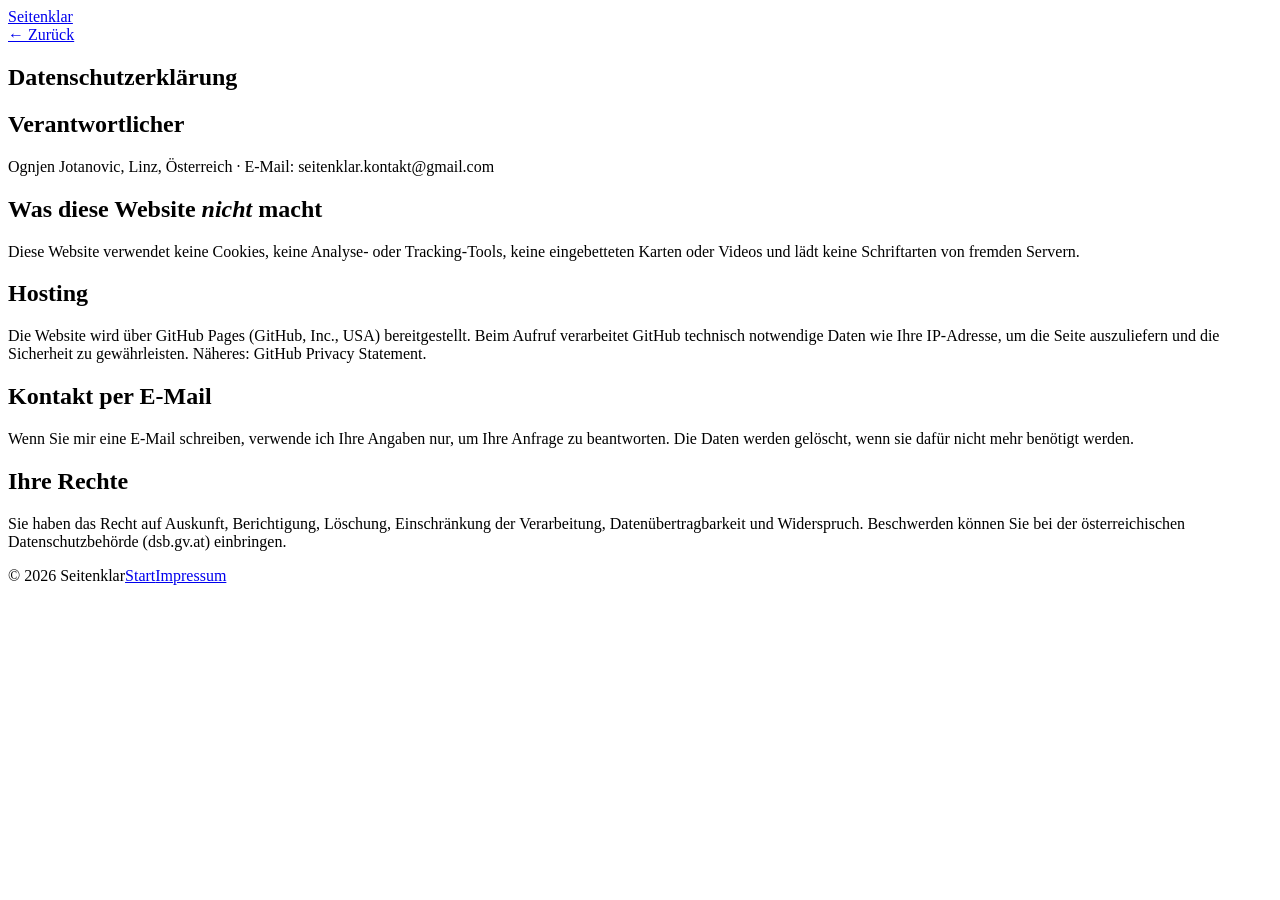
==== datenschutz.html @ ba614fca "Add datenschutz.html for privacy policy" ====
<!doctype html>
<html lang="de-AT">
<head>
  <meta charset="utf-8">
  <meta name="viewport" content="width=device-width, initial-scale=1">
  <title>Datenschutz – Seitenklar</title>
  <meta name="robots" content="noindex">
  <link rel="stylesheet" href="style.css">
</head>
<body>
<header class="nav"><div class="wrap"><a class="brand" href="index.html"><span class="dot"></span>Seitenklar</a><nav><a class="cta" href="index.html">← Zurück</a></nav></div></header>
<main>
  <section>
    <div class="wrap legal">
      <h1>Datenschutzerklärung</h1>

      <h2>Verantwortlicher</h2>
      <p>Ognjen Jotanovic, Linz, Österreich · E-Mail: seitenklar.kontakt@gmail.com</p>

      <h2>Was diese Website <i>nicht</i> macht</h2>
      <p>Diese Website verwendet keine Cookies, keine Analyse- oder Tracking-Tools, keine eingebetteten Karten oder Videos und lädt keine Schriftarten von fremden Servern.</p>

      <h2>Hosting</h2>
      <p>Die Website wird über GitHub Pages (GitHub, Inc., USA) bereitgestellt. Beim Aufruf verarbeitet GitHub technisch notwendige Daten wie Ihre IP-Adresse, um die Seite auszuliefern und die Sicherheit zu gewährleisten. Näheres: GitHub Privacy Statement.</p>

      <h2>Kontakt per E-Mail</h2>
      <p>Wenn Sie mir eine E-Mail schreiben, verwende ich Ihre Angaben nur, um Ihre Anfrage zu beantworten. Die Daten werden gelöscht, wenn sie dafür nicht mehr benötigt werden.</p>

      <h2>Ihre Rechte</h2>
      <p>Sie haben das Recht auf Auskunft, Berichtigung, Löschung, Einschränkung der Verarbeitung, Datenübertragbarkeit und Widerspruch. Beschwerden können Sie bei der österreichischen Datenschutzbehörde (dsb.gv.at) einbringen.</p>
    </div>
  </section>
</main>
<footer><div class="wrap"><span>© 2026 Seitenklar</span><span><a href="index.html">Start</a><a href="impressum.html">Impressum</a></span></div></footer>
</body>
</html>
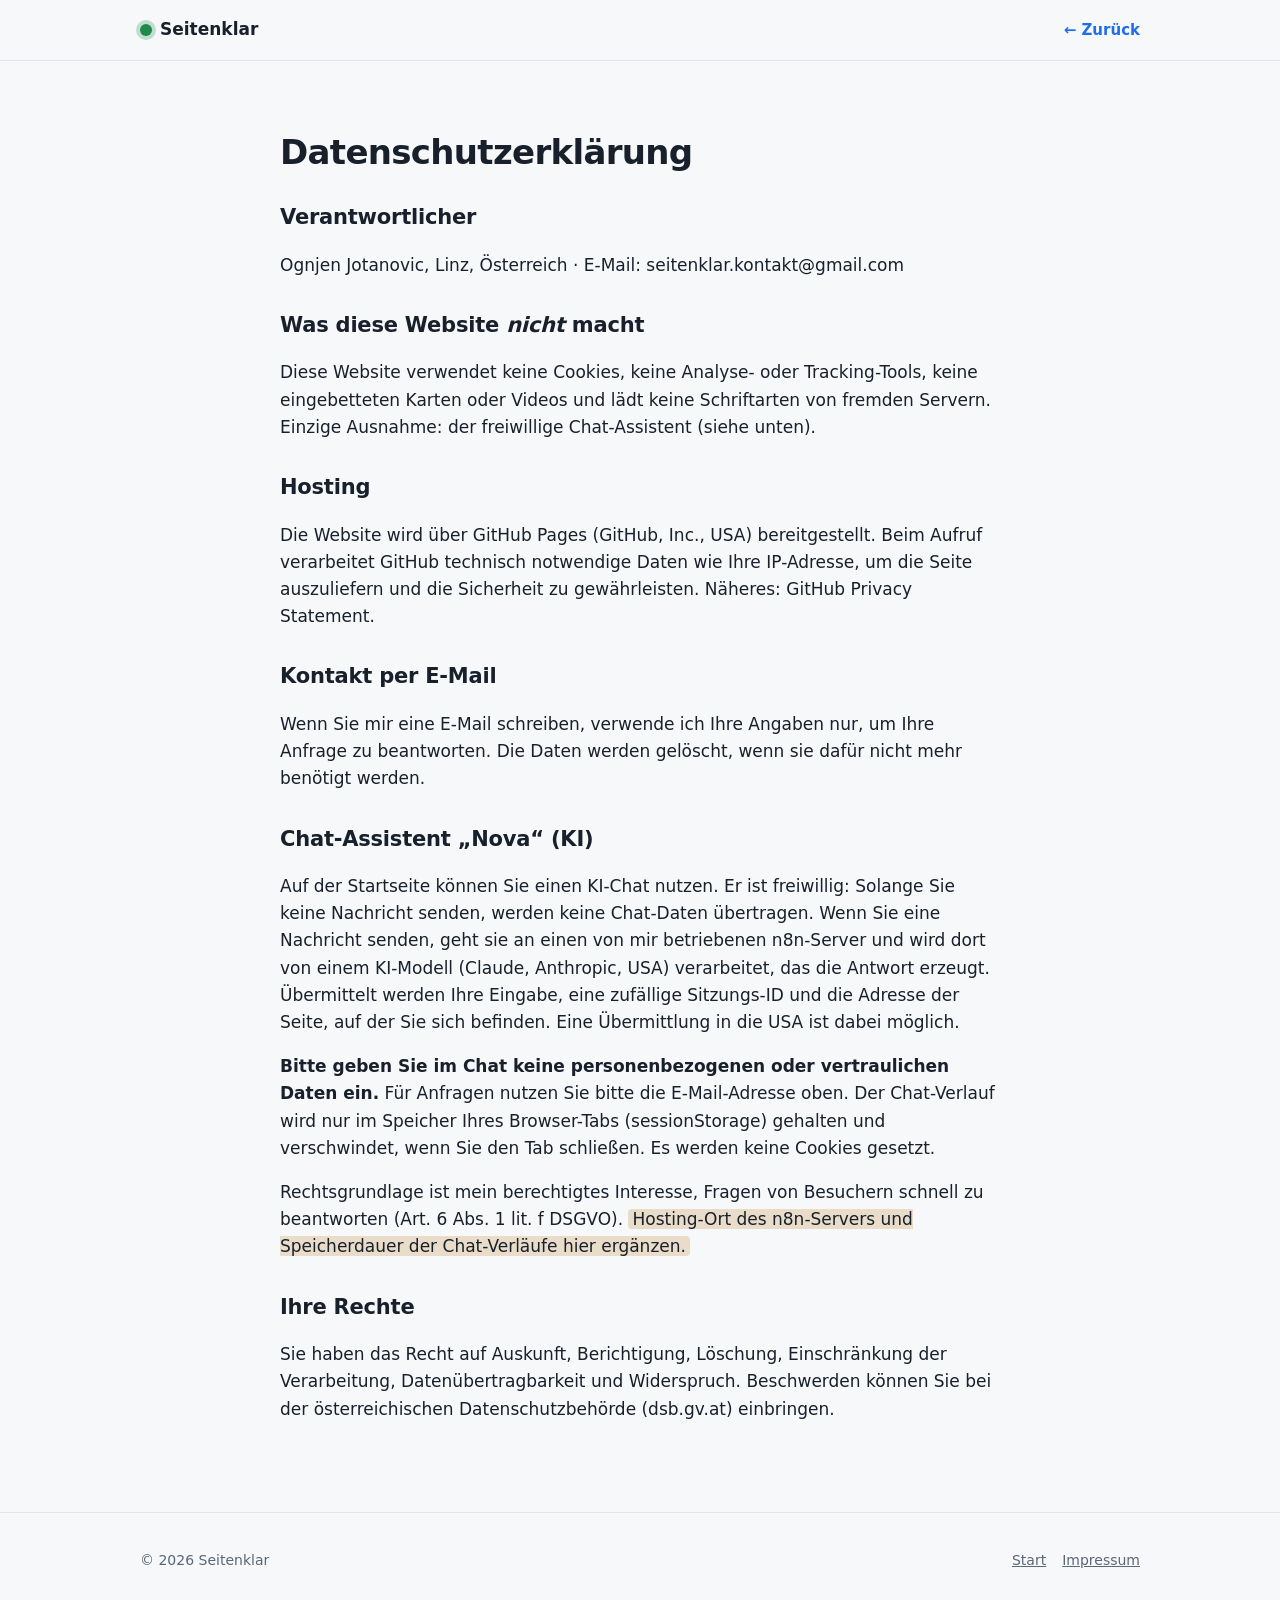
==== commit d5b868e2: "Add Nova AI chat widget (disabled until webhook is set) - nova/chat-widget.js: widget with German UI" ====
--- a/datenschutz.html
+++ b/datenschutz.html
@@ -18,13 +18,18 @@
       <p>Ognjen Jotanovic, Linz, Österreich · E-Mail: seitenklar.kontakt@gmail.com</p>
 
       <h2>Was diese Website <i>nicht</i> macht</h2>
-      <p>Diese Website verwendet keine Cookies, keine Analyse- oder Tracking-Tools, keine eingebetteten Karten oder Videos und lädt keine Schriftarten von fremden Servern.</p>
+      <p>Diese Website verwendet keine Cookies, keine Analyse- oder Tracking-Tools, keine eingebetteten Karten oder Videos und lädt keine Schriftarten von fremden Servern. Einzige Ausnahme: der freiwillige Chat-Assistent (siehe unten).</p>
 
       <h2>Hosting</h2>
       <p>Die Website wird über GitHub Pages (GitHub, Inc., USA) bereitgestellt. Beim Aufruf verarbeitet GitHub technisch notwendige Daten wie Ihre IP-Adresse, um die Seite auszuliefern und die Sicherheit zu gewährleisten. Näheres: GitHub Privacy Statement.</p>
 
       <h2>Kontakt per E-Mail</h2>
       <p>Wenn Sie mir eine E-Mail schreiben, verwende ich Ihre Angaben nur, um Ihre Anfrage zu beantworten. Die Daten werden gelöscht, wenn sie dafür nicht mehr benötigt werden.</p>
+
+      <h2>Chat-Assistent „Nova“ (KI)</h2>
+      <p>Auf der Startseite können Sie einen KI-Chat nutzen. Er ist freiwillig: Solange Sie keine Nachricht senden, werden keine Chat-Daten übertragen. Wenn Sie eine Nachricht senden, geht sie an einen von mir betriebenen n8n-Server und wird dort von einem KI-Modell (Claude, Anthropic, USA) verarbeitet, das die Antwort erzeugt. Übermittelt werden Ihre Eingabe, eine zufällige Sitzungs-ID und die Adresse der Seite, auf der Sie sich befinden. Eine Übermittlung in die USA ist dabei möglich.</p>
+      <p><b>Bitte geben Sie im Chat keine personenbezogenen oder vertraulichen Daten ein.</b> Für Anfragen nutzen Sie bitte die E-Mail-Adresse oben. Der Chat-Verlauf wird nur im Speicher Ihres Browser-Tabs (sessionStorage) gehalten und verschwindet, wenn Sie den Tab schließen. Es werden keine Cookies gesetzt.</p>
+      <p>Rechtsgrundlage ist mein berechtigtes Interesse, Fragen von Besuchern schnell zu beantworten (Art. 6 Abs. 1 lit. f DSGVO). <span class="fill">Hosting-Ort des n8n-Servers und Speicherdauer der Chat-Verläufe hier ergänzen.</span></p>
 
       <h2>Ihre Rechte</h2>
       <p>Sie haben das Recht auf Auskunft, Berichtigung, Löschung, Einschränkung der Verarbeitung, Datenübertragbarkeit und Widerspruch. Beschwerden können Sie bei der österreichischen Datenschutzbehörde (dsb.gv.at) einbringen.</p>
--- a/style.css
+++ b/style.css
@@ -0,0 +1,121 @@
+/* Seitenklar Portfolio – keine externen Schriften (DSGVO), kein Tracking */
+:root {
+  --bg: #f7f8fa; --card: #ffffff; --text: #18202c; --muted: #5b6676; --line: #e2e6ec;
+  --accent: #1f6feb; --accent-soft: #e8f0fd; --ok: #1f8a4c; --warn: #b7791f; --bad: #c53030;
+  --radius: 14px; --max: 1040px;
+}
+@media (prefers-color-scheme: dark) {
+  :root {
+    --bg: #0f141b; --card: #171e28; --text: #e6ebf1; --muted: #9aa6b6; --line: #273142;
+    --accent: #5b9dff; --accent-soft: #1a2940; --ok: #48bb78; --warn: #ecc94b; --bad: #fc8181;
+  }
+}
+* { box-sizing: border-box; }
+html { scroll-behavior: smooth; }
+body {
+  margin: 0; background: var(--bg); color: var(--text);
+  font: 17px/1.6 system-ui, -apple-system, "Segoe UI", Roboto, Ubuntu, sans-serif;
+}
+a { color: var(--accent); }
+.wrap { max-width: var(--max); margin: 0 auto; padding: 0 20px; }
+
+/* Navigation */
+header.nav { position: sticky; top: 0; z-index: 10; background: color-mix(in srgb, var(--bg) 88%, transparent);
+  backdrop-filter: blur(8px); border-bottom: 1px solid var(--line); }
+header.nav .wrap { display: flex; align-items: center; justify-content: space-between; height: 60px; gap: 16px; }
+.brand { font-weight: 700; text-decoration: none; color: var(--text); display: flex; align-items: center; gap: 8px; }
+.brand .dot { width: 12px; height: 12px; border-radius: 50%; background: var(--ok); box-shadow: 0 0 0 4px color-mix(in srgb, var(--ok) 25%, transparent); }
+nav a { color: var(--muted); text-decoration: none; margin-left: 18px; font-size: 15px; }
+nav a:hover { color: var(--text); }
+@media (max-width: 640px) { nav a:not(.cta) { display: none; } }
+
+/* Sections */
+section { padding: 72px 0; }
+section + section { border-top: 1px solid var(--line); }
+h1 { font-size: clamp(32px, 5vw, 50px); line-height: 1.12; margin: 0 0 18px; letter-spacing: -0.02em; }
+h2 { font-size: clamp(24px, 3.4vw, 32px); margin: 0 0 12px; letter-spacing: -0.01em; }
+h3 { font-size: 19px; margin: 0 0 6px; }
+.lead { font-size: 19px; color: var(--muted); max-width: 640px; }
+.kicker { color: var(--accent); font-weight: 600; font-size: 14px; text-transform: uppercase; letter-spacing: .08em; margin-bottom: 10px; }
+.muted { color: var(--muted); }
+
+.btn { display: inline-block; padding: 12px 20px; border-radius: 10px; font-weight: 600; text-decoration: none;
+  background: var(--accent); color: #fff; margin-right: 10px; margin-top: 10px; }
+.btn.ghost { background: transparent; color: var(--text); border: 1px solid var(--line); }
+nav a.cta { color: var(--accent); font-weight: 600; }
+
+/* Hero */
+.hero { display: grid; grid-template-columns: 1.2fr 1fr; gap: 48px; align-items: center; }
+@media (max-width: 860px) { .hero { grid-template-columns: 1fr; } }
+.badge { display: inline-block; font-size: 13px; padding: 4px 10px; border-radius: 99px; background: var(--accent-soft); color: var(--accent); font-weight: 600; margin-bottom: 16px; }
+
+/* Mini-Bericht */
+.report { background: var(--card); border: 1px solid var(--line); border-radius: var(--radius); padding: 22px; box-shadow: 0 10px 30px rgba(0,0,0,.06); }
+.report .score { font-size: 54px; font-weight: 800; line-height: 1; color: var(--warn); }
+.report .score small { font-size: 18px; color: var(--muted); font-weight: 500; }
+.row { display: flex; gap: 12px; align-items: flex-start; padding: 10px 0; border-top: 1px solid var(--line); font-size: 15px; }
+.row:first-of-type { border-top: 0; }
+.ic { flex: 0 0 24px; height: 24px; border-radius: 50%; display: grid; place-items: center; color: #fff; font-size: 13px; font-weight: 700; }
+.ic.ok { background: var(--ok); } .ic.warn { background: var(--warn); } .ic.bad { background: var(--bad); }
+
+/* Cards */
+.grid { display: grid; grid-template-columns: repeat(auto-fit, minmax(230px, 1fr)); gap: 18px; margin-top: 28px; }
+.card { background: var(--card); border: 1px solid var(--line); border-radius: var(--radius); padding: 22px; }
+.card .emoji { font-size: 26px; margin-bottom: 8px; }
+.card p { margin: 0; color: var(--muted); font-size: 15.5px; }
+.card.wide { grid-column: 1 / -1; border-color: color-mix(in srgb, var(--accent) 45%, var(--line)); }
+.card.wide p { max-width: 760px; }
+.pill { display: inline-block; font-size: 12px; font-weight: 600; padding: 2px 8px; border-radius: 99px; background: var(--accent-soft); color: var(--accent); margin-bottom: 10px; }
+
+/* Steps */
+.steps { counter-reset: s; display: grid; grid-template-columns: repeat(auto-fit, minmax(240px, 1fr)); gap: 18px; margin-top: 28px; }
+.step { position: relative; padding: 22px 22px 22px 70px; background: var(--card); border: 1px solid var(--line); border-radius: var(--radius); }
+.step::before { counter-increment: s; content: counter(s); position: absolute; left: 20px; top: 20px; width: 34px; height: 34px;
+  border-radius: 50%; background: var(--accent-soft); color: var(--accent); font-weight: 700; display: grid; place-items: center; }
+.step p { margin: 0; color: var(--muted); font-size: 15.5px; }
+
+/* Hinter den Kulissen: Workflow-Ablauf als Zeitleiste (Handy: gestapelt, Desktop: eine Zeile pro Schritt) */
+.flow { list-style: none; counter-reset: f; padding: 0; margin: 28px 0 0; display: grid; gap: 14px; }
+.flow li { counter-increment: f; position: relative; background: var(--card); border: 1px solid var(--line); border-radius: var(--radius); padding: 18px 18px 18px 64px; }
+.flow li::before { content: counter(f); position: absolute; left: 18px; top: 18px; width: 30px; height: 30px; border-radius: 50%;
+  background: var(--accent-soft); color: var(--accent); font-weight: 700; font-size: 15px; display: grid; place-items: center; }
+.flow li:not(:last-child)::after { content: ""; position: absolute; left: 32px; top: 52px; bottom: -15px; width: 2px; background: var(--line); }
+.flow h3 { font-size: 17px; margin: 4px 0 6px; }
+.flow .pill { margin-bottom: 2px; }
+.flow p { margin: 0; color: var(--muted); font-size: 15px; }
+.flow .node { display: block; margin-top: 10px; font: 12.5px/1.5 ui-monospace, SFMono-Regular, Menlo, Consolas, monospace; color: var(--muted); }
+@media (min-width: 760px) {
+  .flow li { display: grid; grid-template-columns: 210px 1fr 220px; gap: 24px; align-items: center; min-height: 68px; padding: 16px 22px 16px 64px; }
+  .flow li::before { top: 50%; margin-top: -15px; }
+  .flow li:not(:last-child)::after { content: none; }
+  .flow h3 { margin: 0; }
+  .flow .node { margin: 0; text-align: right; }
+}
+.shot { margin: 28px 0 0; }
+.shot a { display: block; border: 1px solid var(--line); border-radius: var(--radius); overflow: hidden; background: #171717; }
+.shot img { display: block; width: 100%; height: auto; }
+.shot figcaption { font-size: 14px; color: var(--muted); margin-top: 10px; }
+
+/* Projekte / Stimmen */
+.placeholder { border: 2px dashed var(--line); background: transparent; }
+.placeholder .tag { display: inline-block; font-size: 12px; font-weight: 600; padding: 2px 8px; border-radius: 99px; background: var(--accent-soft); color: var(--accent); margin-bottom: 10px; }
+blockquote { margin: 0 0 12px; font-size: 17px; }
+.who { font-size: 14px; color: var(--muted); }
+.pilot { font-size: 12px; color: var(--muted); border: 1px solid var(--line); border-radius: 99px; padding: 1px 8px; margin-left: 6px; }
+
+/* Tech */
+.chips { display: flex; flex-wrap: wrap; gap: 10px; margin-top: 20px; }
+.chip { padding: 6px 12px; border-radius: 99px; border: 1px solid var(--line); background: var(--card); font-size: 14.5px; }
+
+/* Honest box */
+.note { background: var(--accent-soft); border-radius: var(--radius); padding: 18px 22px; margin-top: 26px; font-size: 15.5px; }
+
+footer { padding: 36px 0 48px; border-top: 1px solid var(--line); color: var(--muted); font-size: 14px; }
+footer .wrap { display: flex; flex-wrap: wrap; justify-content: space-between; gap: 12px; }
+footer a { color: var(--muted); margin-left: 16px; }
+
+/* Rechtsseiten */
+.legal { max-width: 760px; }
+.legal h1 { font-size: 34px; }
+.legal h2 { font-size: 21px; margin-top: 30px; }
+.fill { background: color-mix(in srgb, var(--warn) 22%, transparent); padding: 0 4px; border-radius: 4px; }
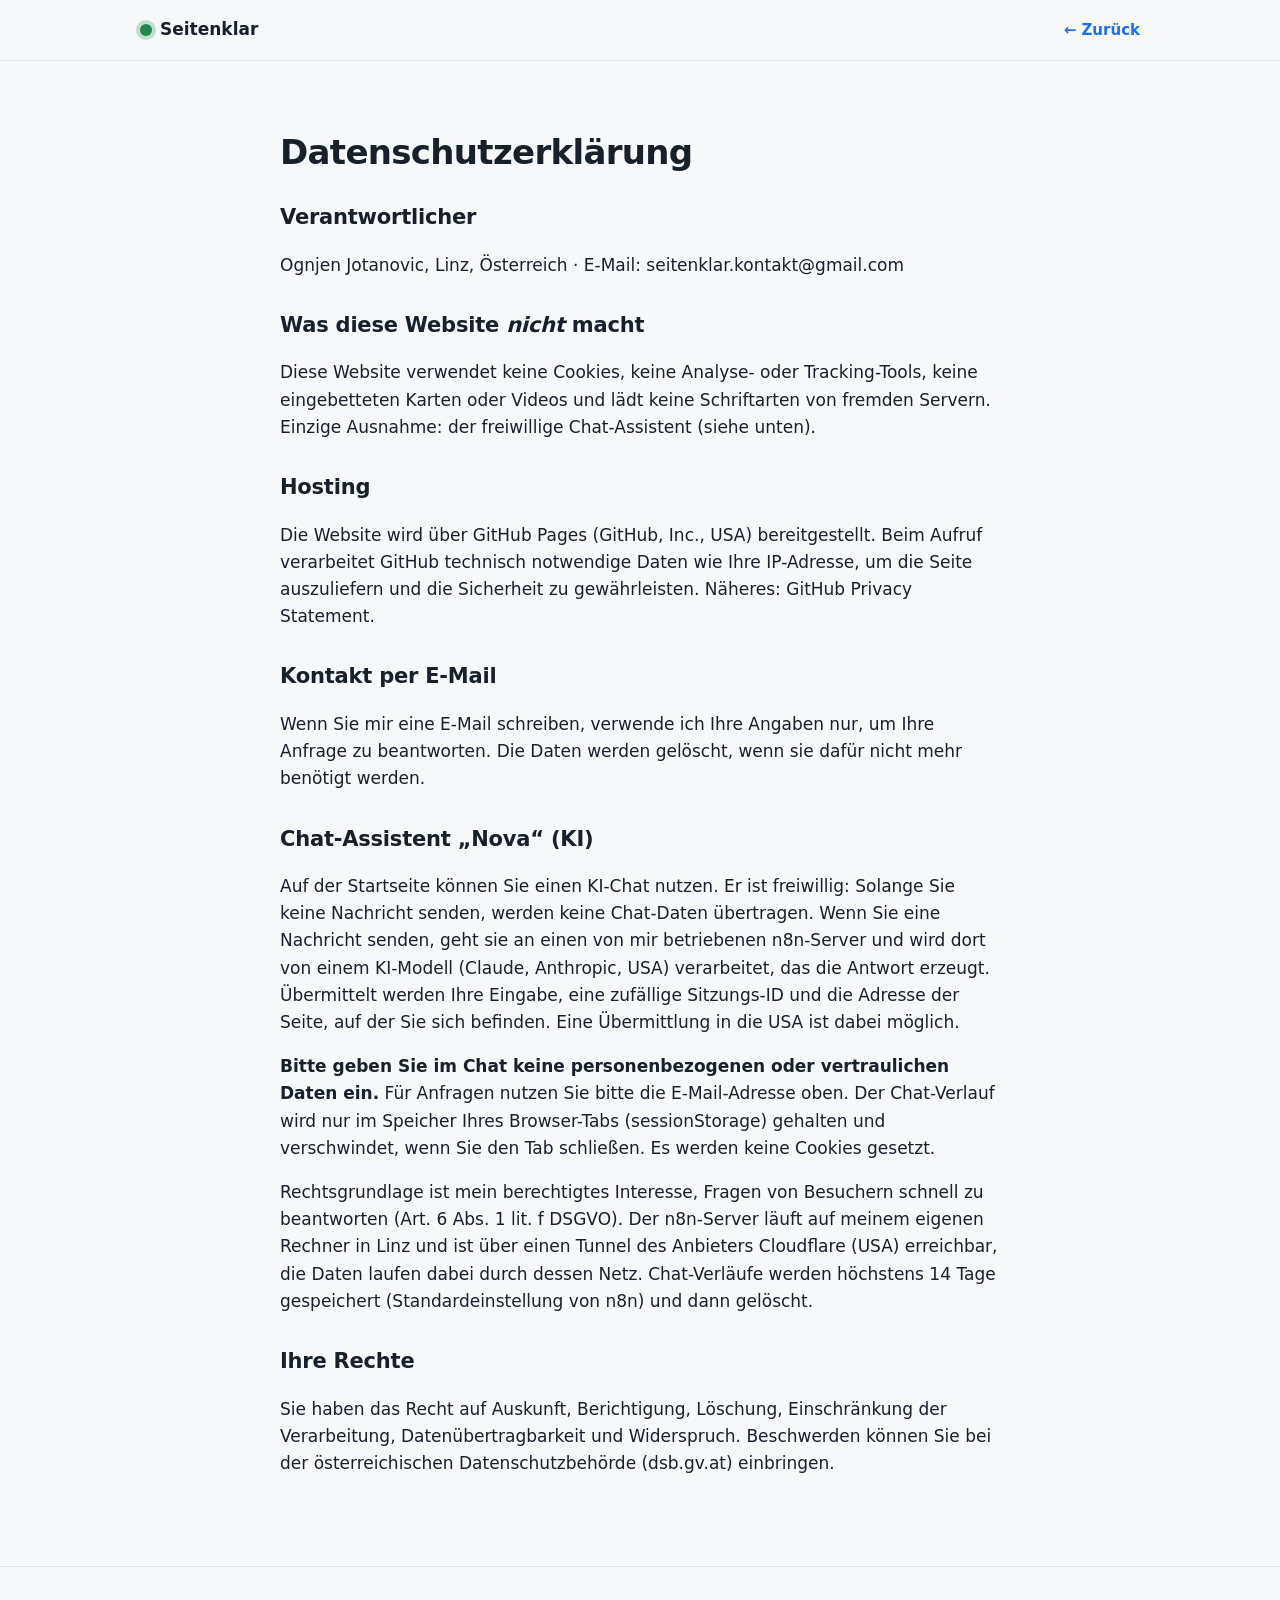
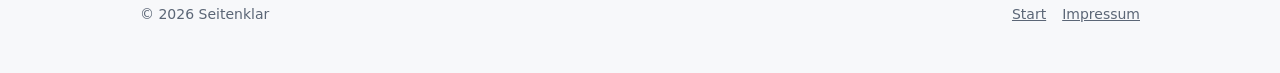
==== commit f3155011: "Enable Nova chat and complete privacy policy section - nova-config.js: set PUBLIC_WEBHOOK to the Clo" ====
--- a/datenschutz.html
+++ b/datenschutz.html
@@ -29,7 +29,7 @@
       <h2>Chat-Assistent „Nova“ (KI)</h2>
       <p>Auf der Startseite können Sie einen KI-Chat nutzen. Er ist freiwillig: Solange Sie keine Nachricht senden, werden keine Chat-Daten übertragen. Wenn Sie eine Nachricht senden, geht sie an einen von mir betriebenen n8n-Server und wird dort von einem KI-Modell (Claude, Anthropic, USA) verarbeitet, das die Antwort erzeugt. Übermittelt werden Ihre Eingabe, eine zufällige Sitzungs-ID und die Adresse der Seite, auf der Sie sich befinden. Eine Übermittlung in die USA ist dabei möglich.</p>
       <p><b>Bitte geben Sie im Chat keine personenbezogenen oder vertraulichen Daten ein.</b> Für Anfragen nutzen Sie bitte die E-Mail-Adresse oben. Der Chat-Verlauf wird nur im Speicher Ihres Browser-Tabs (sessionStorage) gehalten und verschwindet, wenn Sie den Tab schließen. Es werden keine Cookies gesetzt.</p>
-      <p>Rechtsgrundlage ist mein berechtigtes Interesse, Fragen von Besuchern schnell zu beantworten (Art. 6 Abs. 1 lit. f DSGVO). <span class="fill">Hosting-Ort des n8n-Servers und Speicherdauer der Chat-Verläufe hier ergänzen.</span></p>
+      <p>Rechtsgrundlage ist mein berechtigtes Interesse, Fragen von Besuchern schnell zu beantworten (Art. 6 Abs. 1 lit. f DSGVO). Der n8n-Server läuft auf meinem eigenen Rechner in Linz und ist über einen Tunnel des Anbieters Cloudflare (USA) erreichbar, die Daten laufen dabei durch dessen Netz. Chat-Verläufe werden höchstens 14 Tage gespeichert (Standardeinstellung von n8n) und dann gelöscht.</p>
 
       <h2>Ihre Rechte</h2>
       <p>Sie haben das Recht auf Auskunft, Berichtigung, Löschung, Einschränkung der Verarbeitung, Datenübertragbarkeit und Widerspruch. Beschwerden können Sie bei der österreichischen Datenschutzbehörde (dsb.gv.at) einbringen.</p>
